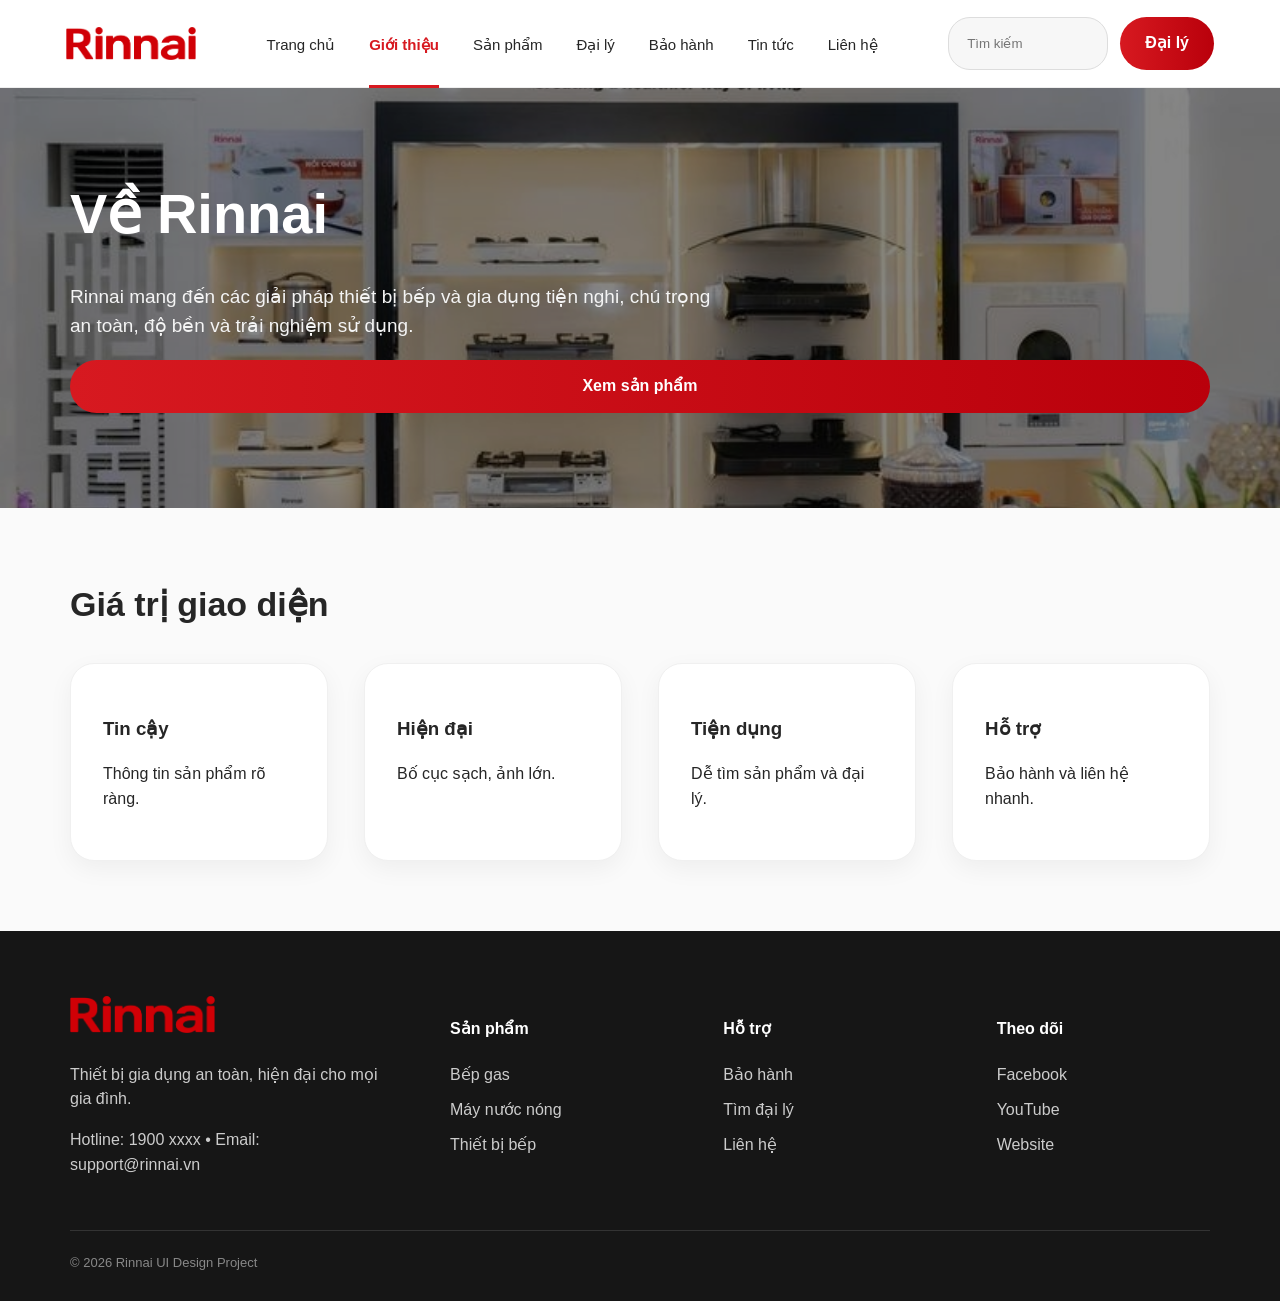
==== about.html @ 89b27ddd "Initial Rinnai high fidelity website" ====
<!doctype html><html lang="vi"><head><meta charset="utf-8"><meta name="viewport" content="width=device-width, initial-scale=1"><title>Giới thiệu | Rinnai UI Design</title><link rel="stylesheet" href="assets/css/styles.css"></head><body><header class="site-header"><a class="logo" href="index.html"><img src="assets/images/logo.png" alt="Rinnai"></a><nav class="nav-links"><a class="" href="index.html">Trang chủ</a><a class="active" href="about.html">Giới thiệu</a><a class="" href="products.html">Sản phẩm</a><a class="" href="dealers.html">Đại lý</a><a class="" href="warranty.html">Bảo hành</a><a class="" href="news.html">Tin tức</a><a class="" href="contact.html">Liên hệ</a></nav><div class="header-actions"><input class="search" placeholder="Tìm kiếm"><a class="btn dealer-btn" href="dealers.html">Đại lý</a></div></header><main><section class="sub-hero"><img src="assets/images/banner-showroom.png"><div class="hero-overlay"></div><div class="hero-content"><h1>Về Rinnai</h1><p>Rinnai mang đến các giải pháp thiết bị bếp và gia dụng tiện nghi, chú trọng an toàn, độ bền và trải nghiệm sử dụng.</p><a class="btn" href="products.html">Xem sản phẩm</a></div></section><section class="section"><h2>Giá trị giao diện</h2><div class="feature-grid"><div><h3>Tin cậy</h3><p>Thông tin sản phẩm rõ ràng.</p></div><div><h3>Hiện đại</h3><p>Bố cục sạch, ảnh lớn.</p></div><div><h3>Tiện dụng</h3><p>Dễ tìm sản phẩm và đại lý.</p></div><div><h3>Hỗ trợ</h3><p>Bảo hành và liên hệ nhanh.</p></div></div></section></main><footer class="site-footer"><div class="footer-grid"><div><img class="footer-logo" src="assets/images/logo.png" alt="Rinnai"><p>Thiết bị gia dụng an toàn, hiện đại cho mọi gia đình.</p><p>Hotline: 1900 xxxx • Email: support@rinnai.vn</p></div><div><h4>Sản phẩm</h4><a href="gas-stove.html">Bếp gas</a><a href="water-heater.html">Máy nước nóng</a><a href="kitchen-appliances.html">Thiết bị bếp</a></div><div><h4>Hỗ trợ</h4><a href="warranty.html">Bảo hành</a><a href="dealers.html">Tìm đại lý</a><a href="contact.html">Liên hệ</a></div><div><h4>Theo dõi</h4><a>Facebook</a><a>YouTube</a><a>Website</a></div></div><div class="copyright">© 2026 Rinnai UI Design Project</div></footer><script src="assets/js/main.js"></script></body></html>
---- assets/css/styles.css ----
:root{--red:#D71920;--dark:#171717;--gray:#626262;--line:#e7e7e7;--bg:#fafafa}
*{box-sizing:border-box}body{margin:0;font-family:Arial,Helvetica,sans-serif;background:var(--bg);color:#262626;line-height:1.55}a{text-decoration:none;color:inherit}img{max-width:100%;display:block}
.site-header{height:88px;background:#fff;border-bottom:1px solid #eee;display:flex;align-items:center;padding:0 66px;gap:34px;position:sticky;top:0;z-index:10}.logo img{width:130px}.nav-links{display:flex;gap:34px;flex:1;justify-content:center}.nav-links a{font-size:15px;padding:34px 0 28px;border-bottom:3px solid transparent}.nav-links a.active{color:var(--red);font-weight:700;border-color:var(--red)}.header-actions{display:flex;gap:12px}.search{width:160px;border:1px solid #ddd;border-radius:22px;padding:12px 18px;background:#f7f7f7}
.btn{display:inline-flex;align-items:center;justify-content:center;border-radius:999px;padding:14px 25px;background:linear-gradient(90deg,#D71920,#B9000B);color:#fff;font-weight:700;border:0;cursor:pointer;white-space:nowrap}.btn.outline{background:#fff;color:var(--red);border:2px solid var(--red)}.btn.outline.light{background:#fff;color:var(--red);border-color:#fff}.btn.small{padding:12px 20px;font-size:14px}
.hero,.sub-hero{position:relative;min-height:520px;overflow:hidden}.sub-hero{min-height:420px}.hero img{height:520px;width:100%;object-fit:cover}.sub-hero img{height:420px;width:100%;object-fit:cover}.hero-overlay{position:absolute;inset:0;background:rgba(0,0,0,.48)}.hero-content{position:absolute;inset:0;display:flex;flex-direction:column;justify-content:center;padding:0 70px;color:#fff}.hero-content h1{font-size:56px;line-height:1.1;margin:0 0 18px}.hero-content p{font-size:19px;max-width:650px;color:#f4f4f4}.eyebrow{background:#fff;color:var(--red);border-radius:99px;padding:9px 14px;font-weight:700;width:max-content}.hero-actions{display:flex;gap:16px}.hero-stats{position:absolute;right:70px;bottom:72px;display:flex;gap:22px}.hero-stats div{background:#fff;border-radius:20px;width:125px;height:95px;text-align:center;display:flex;flex-direction:column;justify-content:center}.hero-stats strong{font-size:29px;color:var(--red)}.hero-stats span{font-size:12px;color:var(--gray)}
.page-hero{background:#fff6f2;padding:88px 70px 74px}.page-hero h1{font-size:52px;margin:0 0 18px}.page-hero p{font-size:18px;color:var(--gray)}.page-hero.split{display:grid;grid-template-columns:1.2fr .8fr;gap:60px;align-items:center}.page-hero.split img{height:270px;object-fit:cover;border-radius:26px;background:#fff}
.section{padding:70px}.section h2{font-size:34px;margin:0 0 32px}.category-grid,.product-grid,.why-grid,.feature-grid,.news-grid{display:grid;grid-template-columns:repeat(4,1fr);gap:36px}.news-grid{grid-template-columns:repeat(3,1fr)}.category-card,.product-card,.why-grid>div,.feature-grid>div,.panel,.news-grid article{background:#fff;border:1px solid #f0f0f0;border-radius:24px;box-shadow:0 8px 24px rgba(0,0,0,.05)}.category-card{padding:22px}.category-card img{height:140px;object-fit:contain;margin:auto}.category-card h3{font-size:22px}.category-card span,.news-grid a{color:var(--red);font-weight:700}
.product-card{padding:18px;min-height:490px;display:flex;flex-direction:column}.product-image{height:170px;background:#fff;border:1px solid #f4f4f4;border-radius:18px;display:flex;align-items:center;justify-content:center;overflow:hidden}.product-image img{max-height:150px;object-fit:contain;margin:auto}.tag{align-self:flex-start;background:#fff0f1;color:var(--red);border:1px solid #ffd6d9;border-radius:99px;padding:7px 16px;font-size:12px;font-weight:700;margin-top:18px}.product-card h3{font-size:20px;min-height:50px;margin:28px 0 8px}.code{color:var(--gray);font-size:14px;margin:0 0 12px}.desc{color:#777;font-size:13px;min-height:44px;margin:0}.card-bottom{margin-top:auto;display:flex;align-items:center;justify-content:space-between;gap:12px;padding-top:28px}.card-bottom strong{color:var(--red);font-size:17px;white-space:nowrap}
.why-grid>div,.feature-grid>div,.panel,.news-grid article{padding:32px}.filters{display:flex;gap:14px;flex-wrap:wrap;margin-bottom:36px}.filter-btn{border:1px solid #eaeaea;background:#fff;border-radius:99px;padding:15px 25px;font-weight:700}.filter-btn.active{background:var(--red);color:#fff;border-color:var(--red)}
.detail-layout{display:grid;grid-template-columns:1fr 1fr;gap:60px}.detail-image,.detail-info{background:#fff;border:1px solid #f0f0f0;border-radius:32px;padding:44px}.detail-image img{height:520px;object-fit:contain;margin:auto}.detail-info h1{font-size:44px;line-height:1.1}.detail-price{display:block;color:var(--red);font-size:32px;margin:24px 0}.detail-actions{display:flex;gap:14px;margin-top:24px}.compare-table table{width:100%;border-collapse:collapse;background:#fff;border-radius:24px;overflow:hidden}.compare-table th{background:var(--red);color:#fff}.compare-table th,.compare-table td{padding:22px;border-bottom:1px solid #eee}.compare-table img{height:120px;object-fit:contain}
.two-col{display:grid;grid-template-columns:430px 1fr;gap:60px}.panel input,.panel select,.panel textarea{width:100%;border:1px solid #e5e5e5;background:#f9f9f9;border-radius:14px;padding:16px 18px;margin-bottom:16px}.panel textarea{min-height:115px}.map-box{background:#ededed;border-radius:28px;display:flex;align-items:center;justify-content:center;color:var(--gray);font-weight:700;font-size:22px}.steps b{background:var(--red);color:#fff;border-radius:50%;display:inline-flex;width:42px;height:42px;align-items:center;justify-content:center;margin-right:12px}
.news-grid img{height:190px;object-fit:cover;border-radius:18px;width:100%;background:#fff}
.site-footer{background:#161616;color:#ccc;padding:65px 70px 28px}.footer-grid{display:grid;grid-template-columns:1.5fr repeat(3,1fr);gap:60px}.footer-logo{width:145px;margin-bottom:30px}.site-footer h4{color:#fff}.site-footer a{display:block;color:#ccc;margin:10px 0}.copyright{border-top:1px solid #333;margin-top:36px;padding-top:22px;color:#888;font-size:13px}
@media(max-width:1100px){.nav-links{display:none}.site-header{padding:0 24px}.search{display:none}.hero-stats{display:none}.category-grid,.product-grid,.why-grid,.feature-grid,.news-grid,.footer-grid,.page-hero.split,.detail-layout,.two-col{grid-template-columns:1fr 1fr}.page-hero.split,.detail-layout,.two-col,.footer-grid{grid-template-columns:1fr}.hero-content h1{font-size:42px}}
@media(max-width:680px){.section,.page-hero,.hero-content,.site-footer{padding-left:22px;padding-right:22px}.category-grid,.product-grid,.why-grid,.feature-grid,.news-grid{grid-template-columns:1fr}.hero-content h1,.page-hero h1{font-size:34px}.dealer-btn{display:none}}
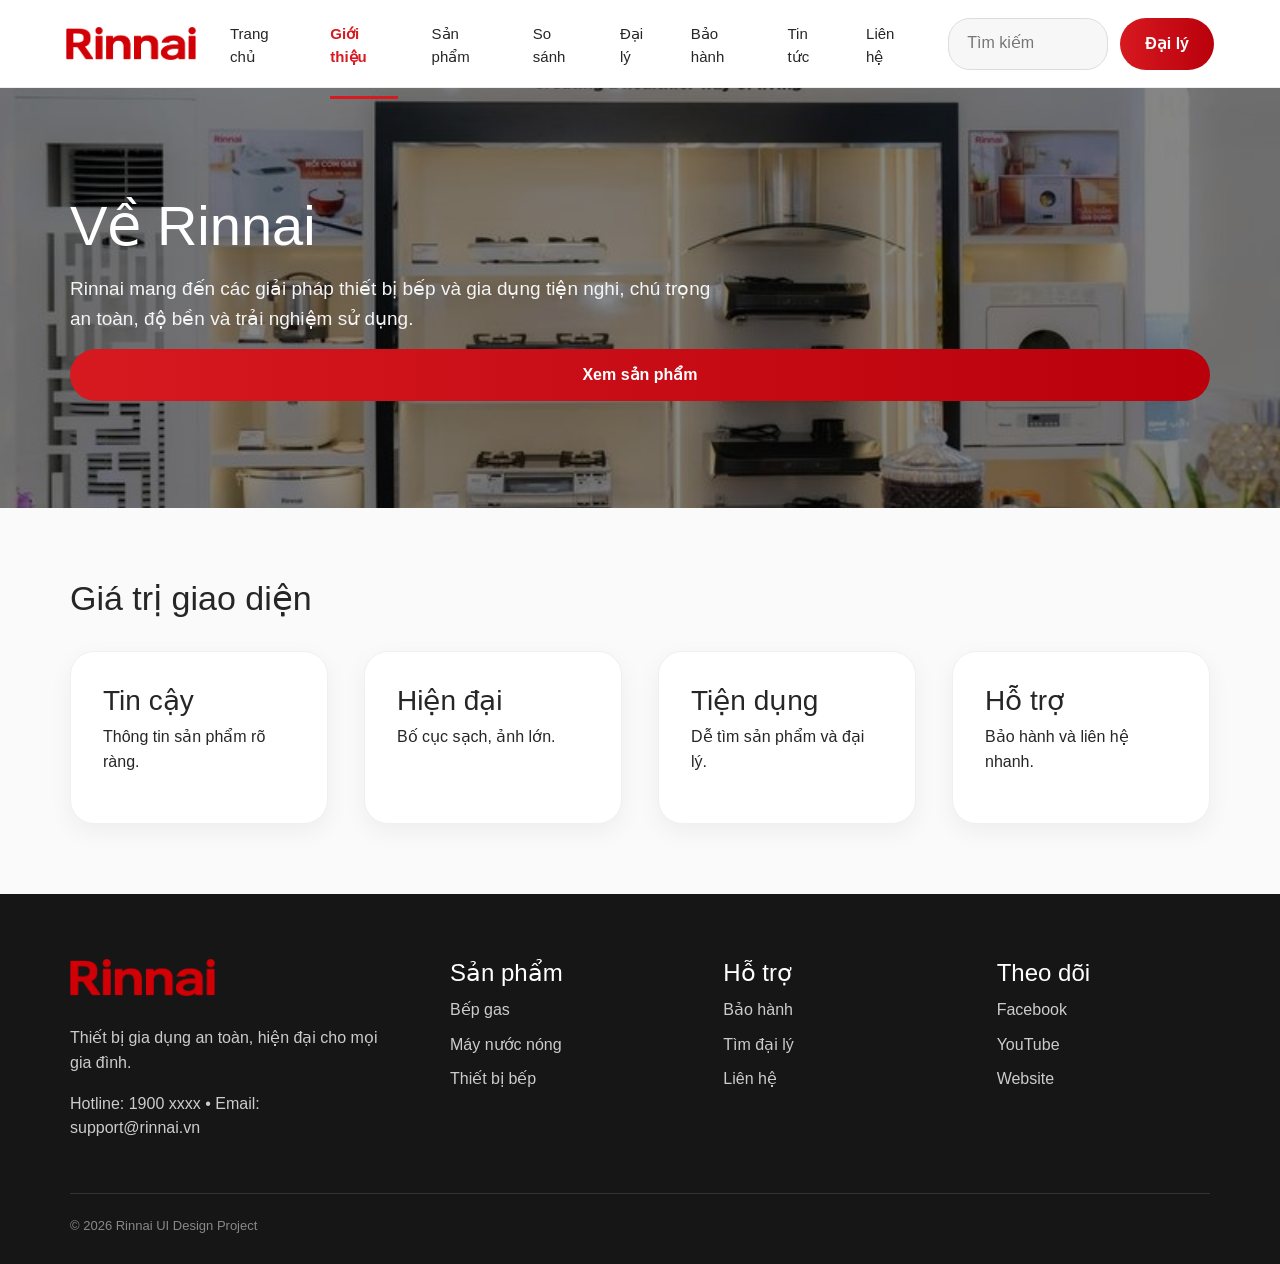
==== commit 32ba8631: "Fix compare dealers forms and bootstrap" ====
--- a/about.html
+++ b/about.html
@@ -1 +1,3 @@
-<!doctype html><html lang="vi"><head><meta charset="utf-8"><meta name="viewport" content="width=device-width, initial-scale=1"><title>Giới thiệu | Rinnai UI Design</title><link rel="stylesheet" href="assets/css/styles.css"></head><body><header class="site-header"><a class="logo" href="index.html"><img src="assets/images/logo.png" alt="Rinnai"></a><nav class="nav-links"><a class="" href="index.html">Trang chủ</a><a class="active" href="about.html">Giới thiệu</a><a class="" href="products.html">Sản phẩm</a><a class="" href="dealers.html">Đại lý</a><a class="" href="warranty.html">Bảo hành</a><a class="" href="news.html">Tin tức</a><a class="" href="contact.html">Liên hệ</a></nav><div class="header-actions"><input class="search" placeholder="Tìm kiếm"><a class="btn dealer-btn" href="dealers.html">Đại lý</a></div></header><main><section class="sub-hero"><img src="assets/images/banner-showroom.png"><div class="hero-overlay"></div><div class="hero-content"><h1>Về Rinnai</h1><p>Rinnai mang đến các giải pháp thiết bị bếp và gia dụng tiện nghi, chú trọng an toàn, độ bền và trải nghiệm sử dụng.</p><a class="btn" href="products.html">Xem sản phẩm</a></div></section><section class="section"><h2>Giá trị giao diện</h2><div class="feature-grid"><div><h3>Tin cậy</h3><p>Thông tin sản phẩm rõ ràng.</p></div><div><h3>Hiện đại</h3><p>Bố cục sạch, ảnh lớn.</p></div><div><h3>Tiện dụng</h3><p>Dễ tìm sản phẩm và đại lý.</p></div><div><h3>Hỗ trợ</h3><p>Bảo hành và liên hệ nhanh.</p></div></div></section></main><footer class="site-footer"><div class="footer-grid"><div><img class="footer-logo" src="assets/images/logo.png" alt="Rinnai"><p>Thiết bị gia dụng an toàn, hiện đại cho mọi gia đình.</p><p>Hotline: 1900 xxxx • Email: support@rinnai.vn</p></div><div><h4>Sản phẩm</h4><a href="gas-stove.html">Bếp gas</a><a href="water-heater.html">Máy nước nóng</a><a href="kitchen-appliances.html">Thiết bị bếp</a></div><div><h4>Hỗ trợ</h4><a href="warranty.html">Bảo hành</a><a href="dealers.html">Tìm đại lý</a><a href="contact.html">Liên hệ</a></div><div><h4>Theo dõi</h4><a>Facebook</a><a>YouTube</a><a>Website</a></div></div><div class="copyright">© 2026 Rinnai UI Design Project</div></footer><script src="assets/js/main.js"></script></body></html>+<!doctype html><html lang="vi"><head><meta charset="utf-8"><meta name="viewport" content="width=device-width, initial-scale=1"><title>Giới thiệu | Rinnai UI Design</title><link href="https://cdn.jsdelivr.net/npm/bootstrap@5.3.3/dist/css/bootstrap.min.css" rel="stylesheet">
+  <link rel="stylesheet" href="assets/css/styles.css"></head><body><header class="site-header"><a class="logo" href="index.html"><img src="assets/images/logo.png" alt="Rinnai"></a><nav class="nav-links"><a class="" href="index.html">Trang chủ</a><a class="active" href="about.html">Giới thiệu</a><a class="" href="products.html">Sản phẩm</a><a class="" href="compare.html">So sánh</a><a class="" href="dealers.html">Đại lý</a><a class="" href="warranty.html">Bảo hành</a><a class="" href="news.html">Tin tức</a><a class="" href="contact.html">Liên hệ</a></nav><div class="header-actions"><input class="search" placeholder="Tìm kiếm"><a class="btn dealer-btn" href="dealers.html">Đại lý</a></div></header><main><section class="sub-hero"><img src="assets/images/banner-showroom.png"><div class="hero-overlay"></div><div class="hero-content"><h1>Về Rinnai</h1><p>Rinnai mang đến các giải pháp thiết bị bếp và gia dụng tiện nghi, chú trọng an toàn, độ bền và trải nghiệm sử dụng.</p><a class="btn" href="products.html">Xem sản phẩm</a></div></section><section class="section"><h2>Giá trị giao diện</h2><div class="feature-grid"><div><h3>Tin cậy</h3><p>Thông tin sản phẩm rõ ràng.</p></div><div><h3>Hiện đại</h3><p>Bố cục sạch, ảnh lớn.</p></div><div><h3>Tiện dụng</h3><p>Dễ tìm sản phẩm và đại lý.</p></div><div><h3>Hỗ trợ</h3><p>Bảo hành và liên hệ nhanh.</p></div></div></section></main><footer class="site-footer"><div class="footer-grid"><div><img class="footer-logo" src="assets/images/logo.png" alt="Rinnai"><p>Thiết bị gia dụng an toàn, hiện đại cho mọi gia đình.</p><p>Hotline: 1900 xxxx • Email: support@rinnai.vn</p></div><div><h4>Sản phẩm</h4><a href="gas-stove.html">Bếp gas</a><a href="water-heater.html">Máy nước nóng</a><a href="kitchen-appliances.html">Thiết bị bếp</a></div><div><h4>Hỗ trợ</h4><a href="warranty.html">Bảo hành</a><a href="dealers.html">Tìm đại lý</a><a href="contact.html">Liên hệ</a></div><div><h4>Theo dõi</h4><a>Facebook</a><a>YouTube</a><a>Website</a></div></div><div class="copyright">© 2026 Rinnai UI Design Project</div></footer><script src="https://cdn.jsdelivr.net/npm/bootstrap@5.3.3/dist/js/bootstrap.bundle.min.js"></script>
+  <script src="assets/js/main.js"></script></body></html>
--- a/assets/css/styles.css
+++ b/assets/css/styles.css
@@ -14,3 +14,22 @@
 .site-footer{background:#161616;color:#ccc;padding:65px 70px 28px}.footer-grid{display:grid;grid-template-columns:1.5fr repeat(3,1fr);gap:60px}.footer-logo{width:145px;margin-bottom:30px}.site-footer h4{color:#fff}.site-footer a{display:block;color:#ccc;margin:10px 0}.copyright{border-top:1px solid #333;margin-top:36px;padding-top:22px;color:#888;font-size:13px}
 @media(max-width:1100px){.nav-links{display:none}.site-header{padding:0 24px}.search{display:none}.hero-stats{display:none}.category-grid,.product-grid,.why-grid,.feature-grid,.news-grid,.footer-grid,.page-hero.split,.detail-layout,.two-col{grid-template-columns:1fr 1fr}.page-hero.split,.detail-layout,.two-col,.footer-grid{grid-template-columns:1fr}.hero-content h1{font-size:42px}}
 @media(max-width:680px){.section,.page-hero,.hero-content,.site-footer{padding-left:22px;padding-right:22px}.category-grid,.product-grid,.why-grid,.feature-grid,.news-grid{grid-template-columns:1fr}.hero-content h1,.page-hero h1{font-size:34px}.dealer-btn{display:none}}
+
+
+/* ===== Fixed logic sections: compare, dealers, forms ===== */
+.compare-toolbar{display:flex;align-items:center;gap:14px;flex-wrap:wrap;margin-top:24px}
+.compare-toolbar span{font-weight:700;color:#171717;background:#fff;border:1px solid #eee;border-radius:999px;padding:13px 18px}
+.compare-check{display:flex;align-items:center;gap:8px;margin-bottom:14px;font-weight:700;color:#D71920;cursor:pointer}
+.compare-check input{width:18px;height:18px;accent-color:#D71920}
+.form-message{color:#D71920;font-weight:700;margin-top:14px;min-height:22px}
+.dealer-page{display:grid;grid-template-columns:420px 1fr;gap:40px;align-items:stretch}
+.dealer-map iframe{width:100%;height:100%;min-height:390px;border:0;border-radius:28px;box-shadow:0 8px 24px rgba(0,0,0,.06)}
+.dealer-list{display:grid;grid-template-columns:repeat(2,minmax(0,1fr));gap:24px}
+.dealer-card{background:#fff;border:1px solid #f0f0f0;border-radius:24px;padding:28px;box-shadow:0 8px 24px rgba(0,0,0,.05)}
+.dealer-card h3{margin:0 0 14px;color:#171717}
+.dealer-card p{margin:8px 0;color:#626262}
+.dealer-actions{display:flex;gap:12px;flex-wrap:wrap;margin-top:18px}
+.compare-table small{font-weight:400;color:#fff}
+@media(max-width:900px){
+  .dealer-page,.dealer-list{grid-template-columns:1fr}
+}
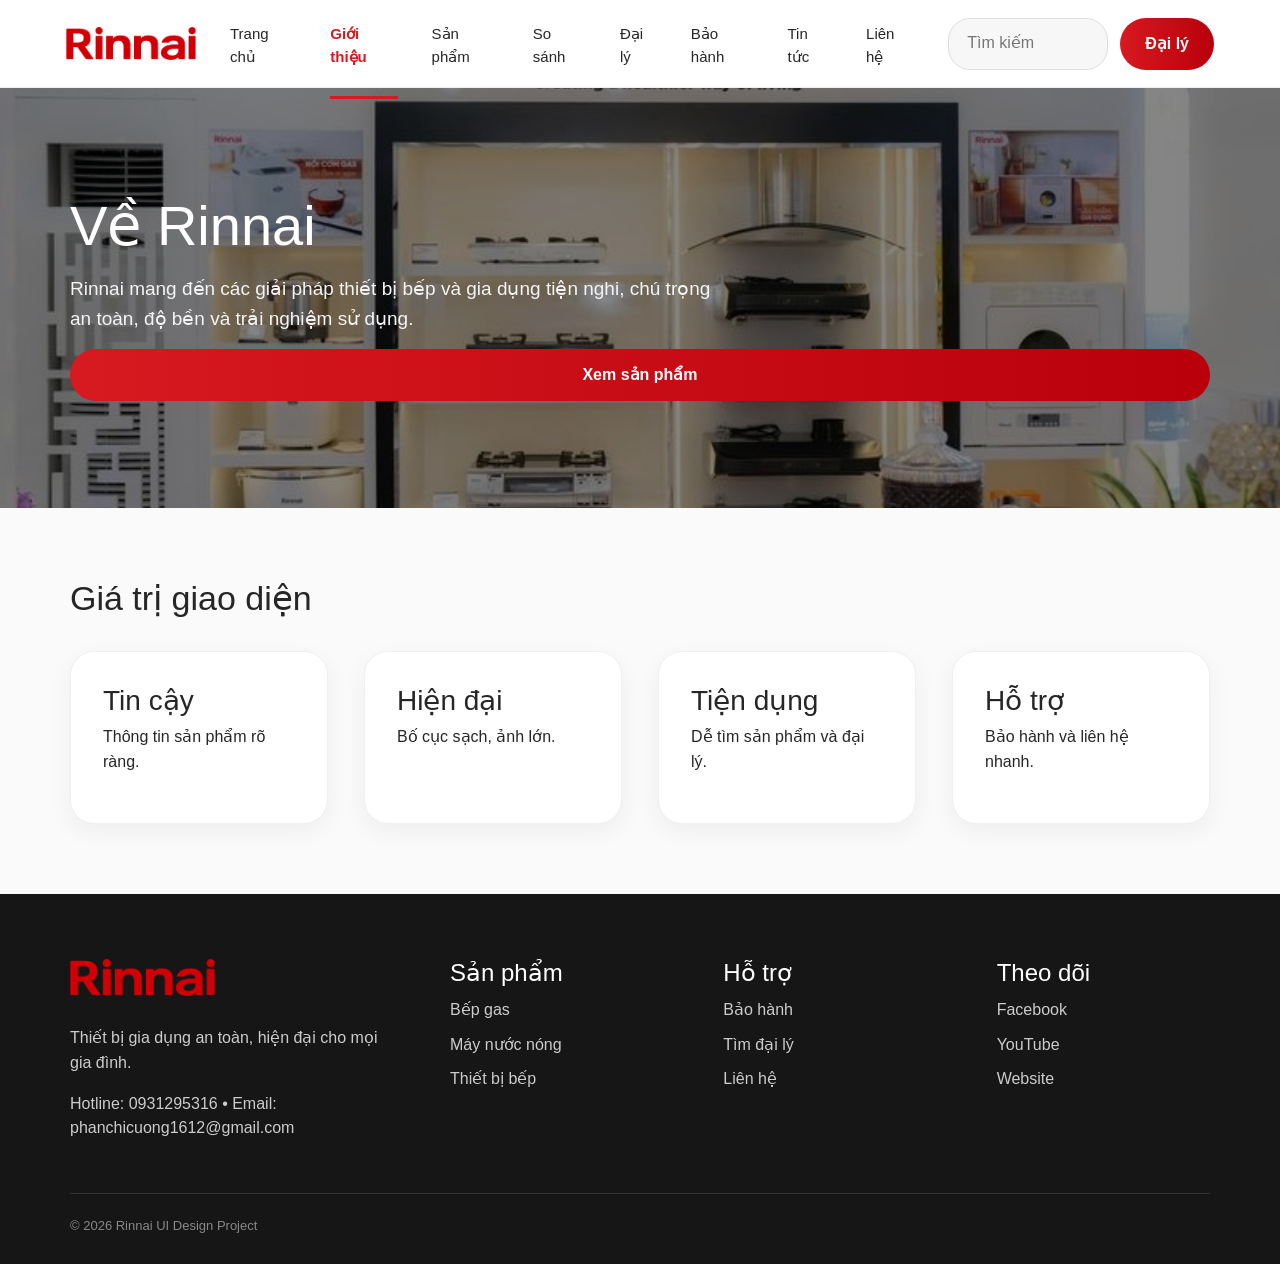
==== commit 896473ad: "Update hotline and contact email" ====
--- a/about.html
+++ b/about.html
@@ -1,3 +1,3 @@
 <!doctype html><html lang="vi"><head><meta charset="utf-8"><meta name="viewport" content="width=device-width, initial-scale=1"><title>Giới thiệu | Rinnai UI Design</title><link href="https://cdn.jsdelivr.net/npm/bootstrap@5.3.3/dist/css/bootstrap.min.css" rel="stylesheet">
-  <link rel="stylesheet" href="assets/css/styles.css"></head><body><header class="site-header"><a class="logo" href="index.html"><img src="assets/images/logo.png" alt="Rinnai"></a><nav class="nav-links"><a class="" href="index.html">Trang chủ</a><a class="active" href="about.html">Giới thiệu</a><a class="" href="products.html">Sản phẩm</a><a class="" href="compare.html">So sánh</a><a class="" href="dealers.html">Đại lý</a><a class="" href="warranty.html">Bảo hành</a><a class="" href="news.html">Tin tức</a><a class="" href="contact.html">Liên hệ</a></nav><div class="header-actions"><input class="search" placeholder="Tìm kiếm"><a class="btn dealer-btn" href="dealers.html">Đại lý</a></div></header><main><section class="sub-hero"><img src="assets/images/banner-showroom.png"><div class="hero-overlay"></div><div class="hero-content"><h1>Về Rinnai</h1><p>Rinnai mang đến các giải pháp thiết bị bếp và gia dụng tiện nghi, chú trọng an toàn, độ bền và trải nghiệm sử dụng.</p><a class="btn" href="products.html">Xem sản phẩm</a></div></section><section class="section"><h2>Giá trị giao diện</h2><div class="feature-grid"><div><h3>Tin cậy</h3><p>Thông tin sản phẩm rõ ràng.</p></div><div><h3>Hiện đại</h3><p>Bố cục sạch, ảnh lớn.</p></div><div><h3>Tiện dụng</h3><p>Dễ tìm sản phẩm và đại lý.</p></div><div><h3>Hỗ trợ</h3><p>Bảo hành và liên hệ nhanh.</p></div></div></section></main><footer class="site-footer"><div class="footer-grid"><div><img class="footer-logo" src="assets/images/logo.png" alt="Rinnai"><p>Thiết bị gia dụng an toàn, hiện đại cho mọi gia đình.</p><p>Hotline: 1900 xxxx • Email: support@rinnai.vn</p></div><div><h4>Sản phẩm</h4><a href="gas-stove.html">Bếp gas</a><a href="water-heater.html">Máy nước nóng</a><a href="kitchen-appliances.html">Thiết bị bếp</a></div><div><h4>Hỗ trợ</h4><a href="warranty.html">Bảo hành</a><a href="dealers.html">Tìm đại lý</a><a href="contact.html">Liên hệ</a></div><div><h4>Theo dõi</h4><a>Facebook</a><a>YouTube</a><a>Website</a></div></div><div class="copyright">© 2026 Rinnai UI Design Project</div></footer><script src="https://cdn.jsdelivr.net/npm/bootstrap@5.3.3/dist/js/bootstrap.bundle.min.js"></script>
+  <link rel="stylesheet" href="assets/css/styles.css"></head><body><header class="site-header"><a class="logo" href="index.html"><img src="assets/images/logo.png" alt="Rinnai"></a><nav class="nav-links"><a class="" href="index.html">Trang chủ</a><a class="active" href="about.html">Giới thiệu</a><a class="" href="products.html">Sản phẩm</a><a class="" href="compare.html">So sánh</a><a class="" href="dealers.html">Đại lý</a><a class="" href="warranty.html">Bảo hành</a><a class="" href="news.html">Tin tức</a><a class="" href="contact.html">Liên hệ</a></nav><div class="header-actions"><input class="search" placeholder="Tìm kiếm"><a class="btn dealer-btn" href="dealers.html">Đại lý</a></div></header><main><section class="sub-hero"><img src="assets/images/banner-showroom.png"><div class="hero-overlay"></div><div class="hero-content"><h1>Về Rinnai</h1><p>Rinnai mang đến các giải pháp thiết bị bếp và gia dụng tiện nghi, chú trọng an toàn, độ bền và trải nghiệm sử dụng.</p><a class="btn" href="products.html">Xem sản phẩm</a></div></section><section class="section"><h2>Giá trị giao diện</h2><div class="feature-grid"><div><h3>Tin cậy</h3><p>Thông tin sản phẩm rõ ràng.</p></div><div><h3>Hiện đại</h3><p>Bố cục sạch, ảnh lớn.</p></div><div><h3>Tiện dụng</h3><p>Dễ tìm sản phẩm và đại lý.</p></div><div><h3>Hỗ trợ</h3><p>Bảo hành và liên hệ nhanh.</p></div></div></section></main><footer class="site-footer"><div class="footer-grid"><div><img class="footer-logo" src="assets/images/logo.png" alt="Rinnai"><p>Thiết bị gia dụng an toàn, hiện đại cho mọi gia đình.</p><p>Hotline: 0931295316 • Email: phanchicuong1612@gmail.com</p></div><div><h4>Sản phẩm</h4><a href="gas-stove.html">Bếp gas</a><a href="water-heater.html">Máy nước nóng</a><a href="kitchen-appliances.html">Thiết bị bếp</a></div><div><h4>Hỗ trợ</h4><a href="warranty.html">Bảo hành</a><a href="dealers.html">Tìm đại lý</a><a href="contact.html">Liên hệ</a></div><div><h4>Theo dõi</h4><a>Facebook</a><a>YouTube</a><a>Website</a></div></div><div class="copyright">© 2026 Rinnai UI Design Project</div></footer><script src="https://cdn.jsdelivr.net/npm/bootstrap@5.3.3/dist/js/bootstrap.bundle.min.js"></script>
   <script src="assets/js/main.js"></script></body></html>
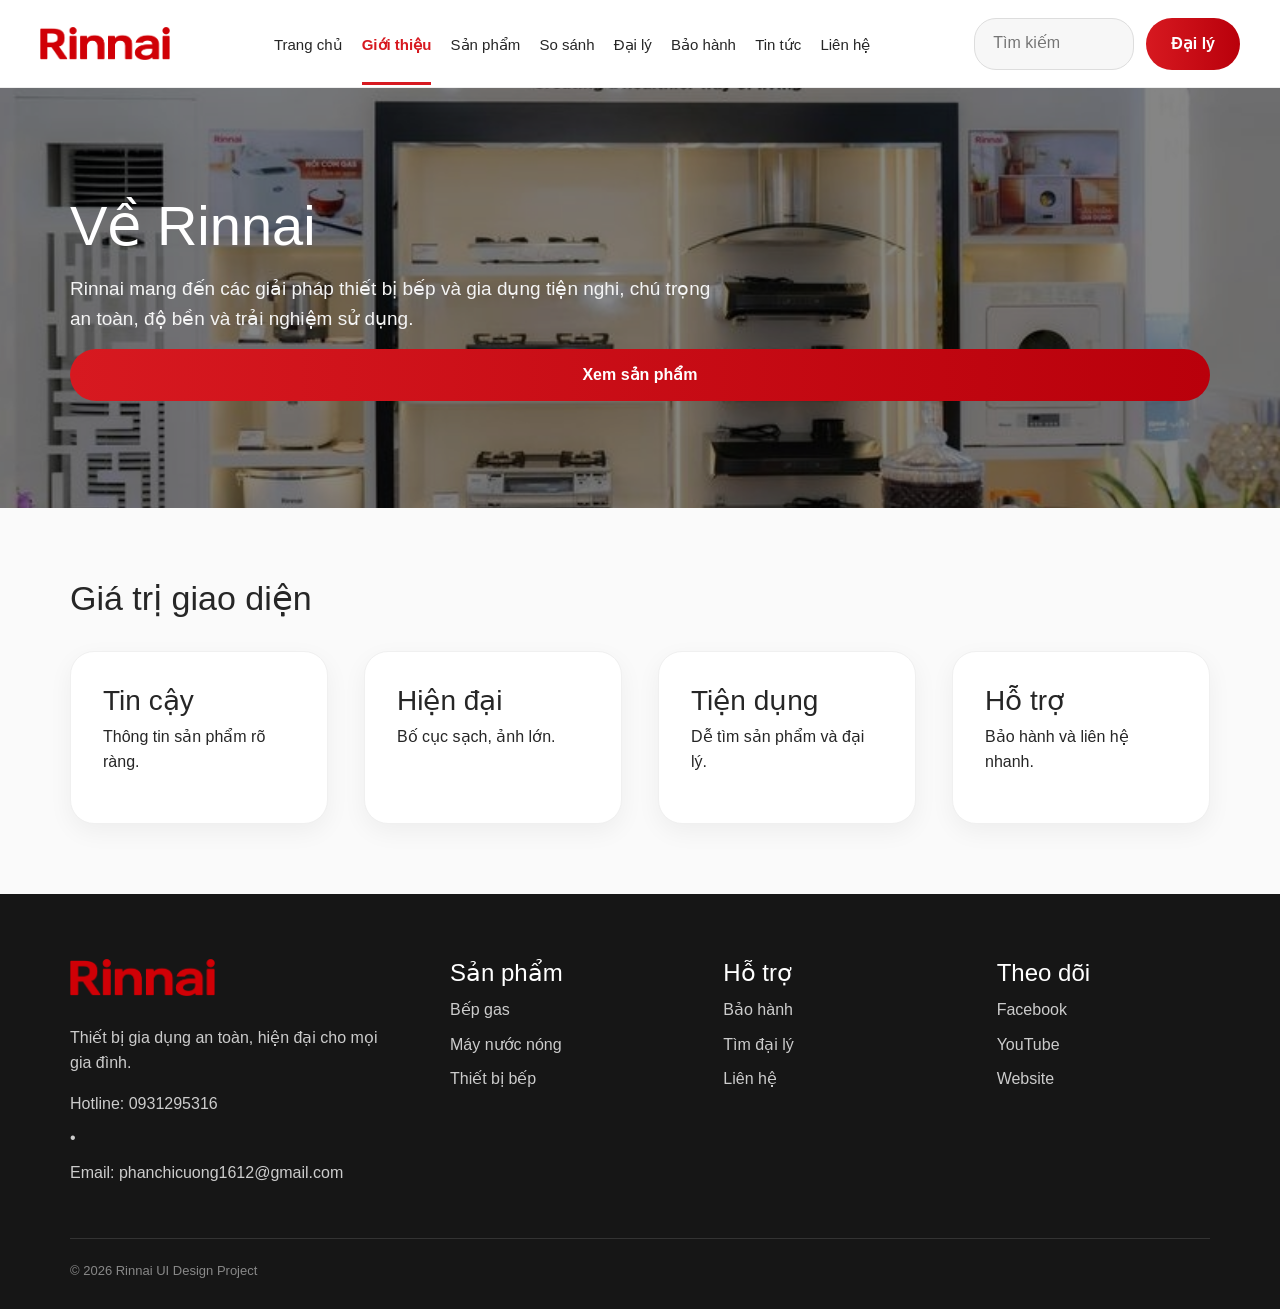
==== commit 54dfac91: "Polish responsive navigation and contact usability" ====
--- a/about.html
+++ b/about.html
@@ -1,3 +1,3 @@
 <!doctype html><html lang="vi"><head><meta charset="utf-8"><meta name="viewport" content="width=device-width, initial-scale=1"><title>Giới thiệu | Rinnai UI Design</title><link href="https://cdn.jsdelivr.net/npm/bootstrap@5.3.3/dist/css/bootstrap.min.css" rel="stylesheet">
-  <link rel="stylesheet" href="assets/css/styles.css"></head><body><header class="site-header"><a class="logo" href="index.html"><img src="assets/images/logo.png" alt="Rinnai"></a><nav class="nav-links"><a class="" href="index.html">Trang chủ</a><a class="active" href="about.html">Giới thiệu</a><a class="" href="products.html">Sản phẩm</a><a class="" href="compare.html">So sánh</a><a class="" href="dealers.html">Đại lý</a><a class="" href="warranty.html">Bảo hành</a><a class="" href="news.html">Tin tức</a><a class="" href="contact.html">Liên hệ</a></nav><div class="header-actions"><input class="search" placeholder="Tìm kiếm"><a class="btn dealer-btn" href="dealers.html">Đại lý</a></div></header><main><section class="sub-hero"><img src="assets/images/banner-showroom.png"><div class="hero-overlay"></div><div class="hero-content"><h1>Về Rinnai</h1><p>Rinnai mang đến các giải pháp thiết bị bếp và gia dụng tiện nghi, chú trọng an toàn, độ bền và trải nghiệm sử dụng.</p><a class="btn" href="products.html">Xem sản phẩm</a></div></section><section class="section"><h2>Giá trị giao diện</h2><div class="feature-grid"><div><h3>Tin cậy</h3><p>Thông tin sản phẩm rõ ràng.</p></div><div><h3>Hiện đại</h3><p>Bố cục sạch, ảnh lớn.</p></div><div><h3>Tiện dụng</h3><p>Dễ tìm sản phẩm và đại lý.</p></div><div><h3>Hỗ trợ</h3><p>Bảo hành và liên hệ nhanh.</p></div></div></section></main><footer class="site-footer"><div class="footer-grid"><div><img class="footer-logo" src="assets/images/logo.png" alt="Rinnai"><p>Thiết bị gia dụng an toàn, hiện đại cho mọi gia đình.</p><p>Hotline: 0931295316 • Email: phanchicuong1612@gmail.com</p></div><div><h4>Sản phẩm</h4><a href="gas-stove.html">Bếp gas</a><a href="water-heater.html">Máy nước nóng</a><a href="kitchen-appliances.html">Thiết bị bếp</a></div><div><h4>Hỗ trợ</h4><a href="warranty.html">Bảo hành</a><a href="dealers.html">Tìm đại lý</a><a href="contact.html">Liên hệ</a></div><div><h4>Theo dõi</h4><a>Facebook</a><a>YouTube</a><a>Website</a></div></div><div class="copyright">© 2026 Rinnai UI Design Project</div></footer><script src="https://cdn.jsdelivr.net/npm/bootstrap@5.3.3/dist/js/bootstrap.bundle.min.js"></script>
+  <link rel="stylesheet" href="assets/css/styles.css"><link rel="icon" type="image/png" href="assets/images/logo.png"></head><body><header class="site-header"><a class="logo" href="index.html"><img src="assets/images/logo.png" alt="Rinnai"></a><button class="menu-toggle" type="button" aria-label="M&#7903; menu &#273;i&#7873;u h&#432;&#7899;ng" aria-controls="primaryNav" aria-expanded="false"><span></span><span></span><span></span></button><nav class="nav-links" id="primaryNav"><a class="" href="index.html">Trang chủ</a><a class="active" href="about.html">Giới thiệu</a><a class="" href="products.html">Sản phẩm</a><a class="" href="compare.html">So sánh</a><a class="" href="dealers.html">Đại lý</a><a class="" href="warranty.html">Bảo hành</a><a class="" href="news.html">Tin tức</a><a class="" href="contact.html">Liên hệ</a></nav><div class="header-actions"><input class="search" type="search" aria-label="T&#236;m ki&#7871;m s&#7843;n ph&#7849;m" placeholder="T&#236;m ki&#7871;m"><a class="btn dealer-btn" href="dealers.html">Đại lý</a></div></header><main><section class="sub-hero"><img src="assets/images/banner-showroom.png"><div class="hero-overlay"></div><div class="hero-content"><h1>Về Rinnai</h1><p>Rinnai mang đến các giải pháp thiết bị bếp và gia dụng tiện nghi, chú trọng an toàn, độ bền và trải nghiệm sử dụng.</p><a class="btn" href="products.html">Xem sản phẩm</a></div></section><section class="section"><h2>Giá trị giao diện</h2><div class="feature-grid"><div><h3>Tin cậy</h3><p>Thông tin sản phẩm rõ ràng.</p></div><div><h3>Hiện đại</h3><p>Bố cục sạch, ảnh lớn.</p></div><div><h3>Tiện dụng</h3><p>Dễ tìm sản phẩm và đại lý.</p></div><div><h3>Hỗ trợ</h3><p>Bảo hành và liên hệ nhanh.</p></div></div></section></main><footer class="site-footer"><div class="footer-grid"><div><img class="footer-logo" src="assets/images/logo.png" alt="Rinnai"><p>Thiết bị gia dụng an toàn, hiện đại cho mọi gia đình.</p><p class="footer-contact"><a href="tel:0931295316">Hotline: 0931295316</a><span aria-hidden="true"> &bull; </span><a href="mailto:phanchicuong1612@gmail.com">Email: phanchicuong1612@gmail.com</a></p></div><div><h4>Sản phẩm</h4><a href="gas-stove.html">Bếp gas</a><a href="water-heater.html">Máy nước nóng</a><a href="kitchen-appliances.html">Thiết bị bếp</a></div><div><h4>Hỗ trợ</h4><a href="warranty.html">Bảo hành</a><a href="dealers.html">Tìm đại lý</a><a href="contact.html">Liên hệ</a></div><div><h4>Theo dõi</h4><a>Facebook</a><a>YouTube</a><a>Website</a></div></div><div class="copyright">© 2026 Rinnai UI Design Project</div></footer><script src="https://cdn.jsdelivr.net/npm/bootstrap@5.3.3/dist/js/bootstrap.bundle.min.js"></script>
   <script src="assets/js/main.js"></script></body></html>
--- a/assets/css/styles.css
+++ b/assets/css/styles.css
@@ -33,3 +33,47 @@
 @media(max-width:900px){
   .dealer-page,.dealer-list{grid-template-columns:1fr}
 }
+
+
+/* ===== Responsive navigation and accessibility polish ===== */
+.site-header{padding-left:40px;padding-right:40px;gap:24px}
+.nav-links{gap:clamp(14px,1.5vw,24px)}
+.nav-links a{white-space:nowrap;line-height:1.4;padding-top:31px;padding-bottom:27px}
+.menu-toggle{display:none;width:44px;height:44px;padding:10px;border:1px solid #e5e5e5;border-radius:12px;background:#fff;cursor:pointer;flex-direction:column;justify-content:center;gap:5px}
+.menu-toggle span{display:block;width:22px;height:2px;border-radius:99px;background:var(--dark);transition:transform .2s ease,opacity .2s ease}
+.menu-toggle[aria-expanded="true"] span:nth-child(1){transform:translateY(7px) rotate(45deg)}
+.menu-toggle[aria-expanded="true"] span:nth-child(2){opacity:0}
+.menu-toggle[aria-expanded="true"] span:nth-child(3){transform:translateY(-7px) rotate(-45deg)}
+.footer-contact a,.contact-link{color:inherit;text-decoration:none;transition:color .2s ease}
+.footer-contact a:hover,.footer-contact a:focus-visible,.contact-link:hover,.contact-link:focus-visible{color:var(--red);text-decoration:underline;text-underline-offset:3px}
+.nav-links a:focus-visible,.menu-toggle:focus-visible,.btn:focus-visible{outline:3px solid rgba(215,25,32,.28);outline-offset:3px}
+
+@media(max-width:1100px){
+  .site-header{height:76px;padding:0 24px;gap:14px;justify-content:space-between}
+  .logo img{width:120px}
+  .header-actions{margin-left:auto}
+  .menu-toggle{display:flex;order:3;flex:0 0 44px}
+  .nav-links{display:flex;position:absolute;left:16px;right:16px;top:calc(100% + 8px);padding:10px;gap:0;flex-direction:column;align-items:stretch;background:#fff;border:1px solid #ececec;border-radius:18px;box-shadow:0 18px 45px rgba(0,0,0,.14);opacity:0;visibility:hidden;pointer-events:none;transform:translateY(-8px);transition:opacity .2s ease,transform .2s ease,visibility .2s ease}
+  .nav-links.open{opacity:1;visibility:visible;pointer-events:auto;transform:translateY(0)}
+  .nav-links a{padding:13px 16px;border-bottom:0;border-radius:12px;line-height:1.4}
+  .nav-links a:hover,.nav-links a:focus-visible{background:#fff3f3;color:var(--red)}
+  .nav-links a.active{border-color:transparent;background:#fff0f1}
+}
+
+@media(max-width:680px){
+  .site-header{padding-left:22px;padding-right:22px}
+  .footer-grid{gap:30px}
+  .site-footer{padding-top:48px}
+  .footer-logo{margin-bottom:20px}
+  .copyright{margin-top:28px}
+  .footer-contact{overflow-wrap:anywhere}
+}
+
+/* ===== Compact mobile footer ===== */
+@media(max-width:680px){
+  .footer-grid{grid-template-columns:repeat(2,minmax(0,1fr));column-gap:24px;row-gap:28px}
+  .footer-grid>div:first-child,.footer-grid>div:last-child{grid-column:1/-1}
+  .footer-grid>div:last-child{display:flex;flex-wrap:wrap;align-items:center;gap:8px 22px}
+  .footer-grid>div:last-child h4{flex-basis:100%;margin-bottom:0}
+  .footer-grid>div:last-child a{margin:0}
+}
